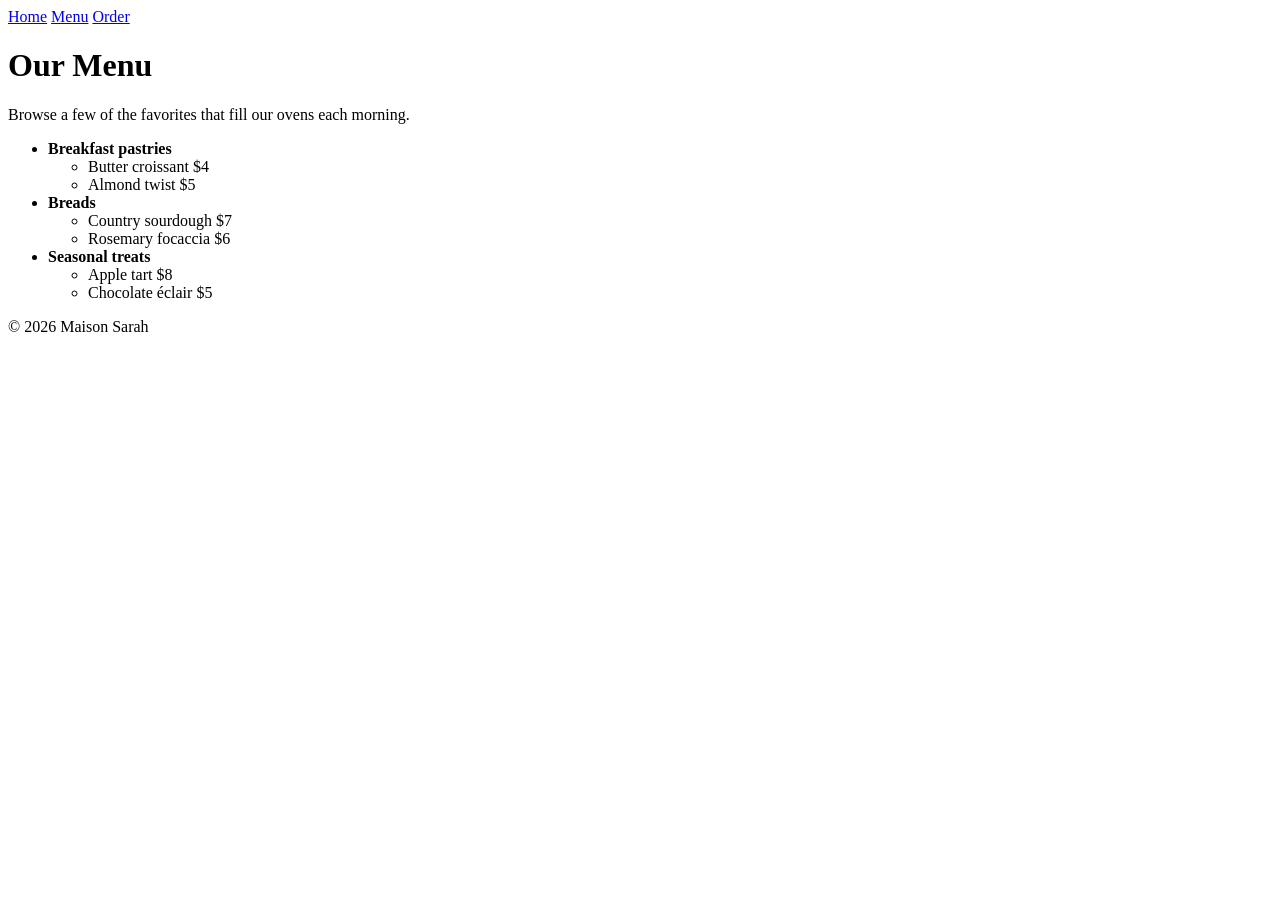
==== menu.html @ 840b67ea "Added three-page structure with shared nav" ====
<!doctype html>
<html lang="en">
  <head>
    <meta charset="UTF-8" />
    <meta name="viewport" content="width=device-width, initial-scale=1.0" />
    <title>Maison Sarah | Menu</title>
  </head>
  <body>
    <header>
      <nav aria-label="Primary navigation">
        <a href="index.html">Home</a>
        <a href="menu.html">Menu</a>
        <a href="order.html">Order</a>
      </nav>
    </header>

    <main>
      <h1>Our Menu</h1>
      <p>Browse a few of the favorites that fill our ovens each morning.</p>

      <ul>
        <li>
          <strong>Breakfast pastries</strong>
          <ul>
            <li>Butter croissant <span>$4</span></li>
            <li>Almond twist <span>$5</span></li>
          </ul>
        </li>
        <li>
          <strong>Breads</strong>
          <ul>
            <li>Country sourdough <span>$7</span></li>
            <li>Rosemary focaccia <span>$6</span></li>
          </ul>
        </li>
        <li>
          <strong>Seasonal treats</strong>
          <ul>
            <li>Apple tart <span>$8</span></li>
            <li>Chocolate éclair <span>$5</span></li>
          </ul>
        </li>
      </ul>
    </main>

    <footer>
      <p>© 2026 Maison Sarah</p>
    </footer>
  </body>
</html>
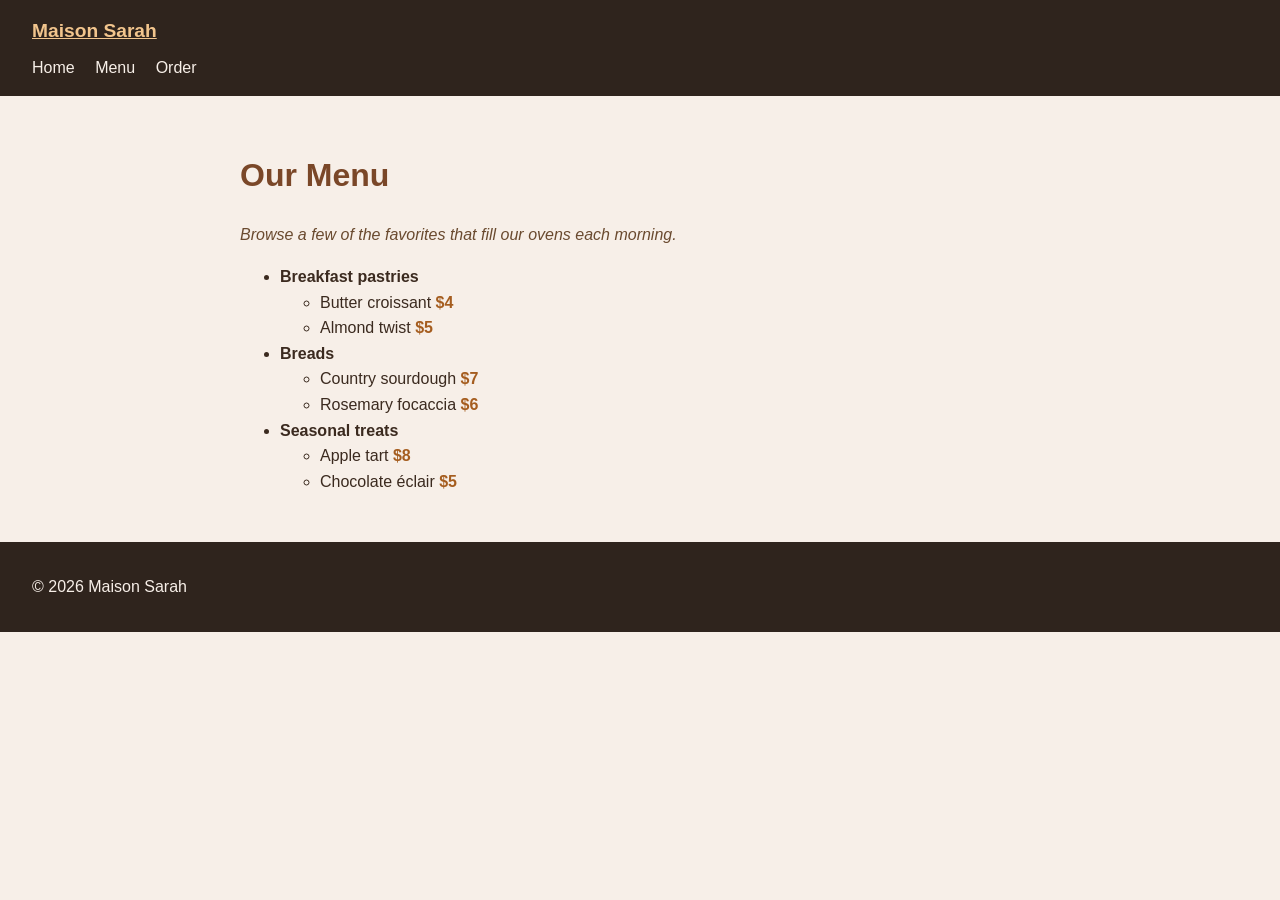
==== commit b5a2e815: "Add base styling and shared page structure" ====
--- a/menu.html
+++ b/menu.html
@@ -4,9 +4,11 @@
     <meta charset="UTF-8" />
     <meta name="viewport" content="width=device-width, initial-scale=1.0" />
     <title>Maison Sarah | Menu</title>
+    <link rel="stylesheet" href="styles.css" />
   </head>
   <body>
     <header>
+      <a class="brand" href="index.html">Maison Sarah</a>
       <nav aria-label="Primary navigation">
         <a href="index.html">Home</a>
         <a href="menu.html">Menu</a>
@@ -16,28 +18,30 @@
 
     <main>
       <h1>Our Menu</h1>
-      <p>Browse a few of the favorites that fill our ovens each morning.</p>
+      <p class="tagline">
+        Browse a few of the favorites that fill our ovens each morning.
+      </p>
 
       <ul>
         <li>
           <strong>Breakfast pastries</strong>
           <ul>
-            <li>Butter croissant <span>$4</span></li>
-            <li>Almond twist <span>$5</span></li>
+            <li>Butter croissant <span class="price">$4</span></li>
+            <li>Almond twist <span class="price">$5</span></li>
           </ul>
         </li>
         <li>
           <strong>Breads</strong>
           <ul>
-            <li>Country sourdough <span>$7</span></li>
-            <li>Rosemary focaccia <span>$6</span></li>
+            <li>Country sourdough <span class="price">$7</span></li>
+            <li>Rosemary focaccia <span class="price">$6</span></li>
           </ul>
         </li>
         <li>
           <strong>Seasonal treats</strong>
           <ul>
-            <li>Apple tart <span>$8</span></li>
-            <li>Chocolate éclair <span>$5</span></li>
+            <li>Apple tart <span class="price">$8</span></li>
+            <li>Chocolate éclair <span class="price">$5</span></li>
           </ul>
         </li>
       </ul>
--- a/styles.css
+++ b/styles.css
@@ -0,0 +1,56 @@
+body {
+  margin: 0;
+  font-family: Arial, sans-serif;
+  background-color: #f7efe8;
+  color: #3b2a1f;
+  line-height: 1.6;
+}
+
+header,
+footer {
+  background-color: #2f241d;
+  color: #f7efe8;
+  padding: 1rem 2rem;
+}
+
+h1,
+h2 {
+  color: #7a4728;
+}
+
+nav a {
+  color: #f7efe8;
+  text-decoration: none;
+  margin-right: 1rem;
+}
+
+.brand {
+  display: inline-block;
+  font-size: 1.2rem;
+  font-weight: bold;
+  color: #f2c58d;
+  margin-bottom: 0.5rem;
+}
+
+main {
+  padding: 2rem;
+  max-width: 800px;
+  margin: 0 auto;
+}
+
+img {
+  display: block;
+  max-width: 100%;
+  height: auto;
+  margin: 1.5rem 0;
+}
+
+.tagline {
+  font-style: italic;
+  color: #6a4a2f;
+}
+
+.price {
+  color: #a55d1f;
+  font-weight: bold;
+}
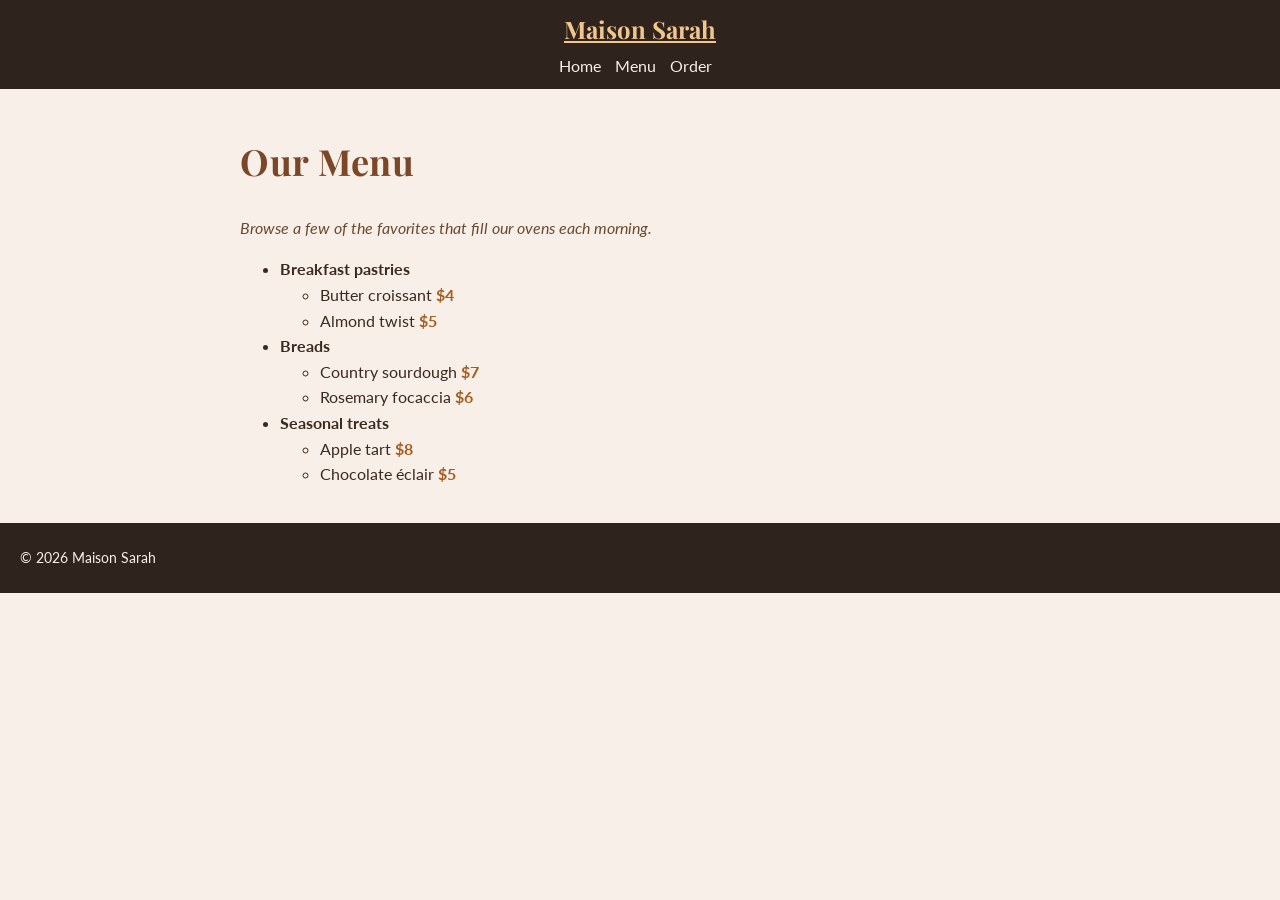
==== commit 15fedf36: "Added type system with Playfair Display and Lato on a rem scale" ====
--- a/menu.html
+++ b/menu.html
@@ -4,6 +4,12 @@
     <meta charset="UTF-8" />
     <meta name="viewport" content="width=device-width, initial-scale=1.0" />
     <title>Maison Sarah | Menu</title>
+    <link rel="preconnect" href="https://fonts.googleapis.com" />
+    <link rel="preconnect" href="https://fonts.gstatic.com" crossorigin />
+    <link
+      href="https://fonts.googleapis.com/css2?family=Lato:wght@400;700&family=Playfair+Display:wght@600;700&display=swap"
+      rel="stylesheet"
+    />
     <link rel="stylesheet" href="styles.css" />
   </head>
   <body>
--- a/styles.css
+++ b/styles.css
@@ -1,9 +1,14 @@
+html {
+  font-size: 62.5%;
+}
+
 body {
   margin: 0;
-  font-family: Arial, sans-serif;
+  font-family: "Lato", Arial, sans-serif;
+  font-size: 1.6rem;
+  line-height: 1.6;
   background-color: #f7efe8;
   color: #3b2a1f;
-  line-height: 1.6;
 }
 
 header,
@@ -11,11 +16,22 @@
   background-color: #2f241d;
   color: #f7efe8;
   padding: 1rem 2rem;
+  text-align: center;
 }
 
 h1,
 h2 {
+  font-family: "Playfair Display", Georgia, serif;
   color: #7a4728;
+}
+
+h1 {
+  font-size: 3.6rem;
+  letter-spacing: 0.02em;
+}
+
+h2 {
+  font-size: 2.4rem;
 }
 
 nav a {
@@ -26,8 +42,9 @@
 
 .brand {
   display: inline-block;
-  font-size: 1.2rem;
-  font-weight: bold;
+  font-family: "Playfair Display", Georgia, serif;
+  font-size: 2.4rem;
+  font-weight: 700;
   color: #f2c58d;
   margin-bottom: 0.5rem;
 }
@@ -36,6 +53,10 @@
   padding: 2rem;
   max-width: 800px;
   margin: 0 auto;
+}
+
+p {
+  text-align: left;
 }
 
 img {
@@ -50,6 +71,10 @@
   color: #6a4a2f;
 }
 
+footer {
+  font-size: 1.4rem;
+}
+
 .price {
   color: #a55d1f;
   font-weight: bold;
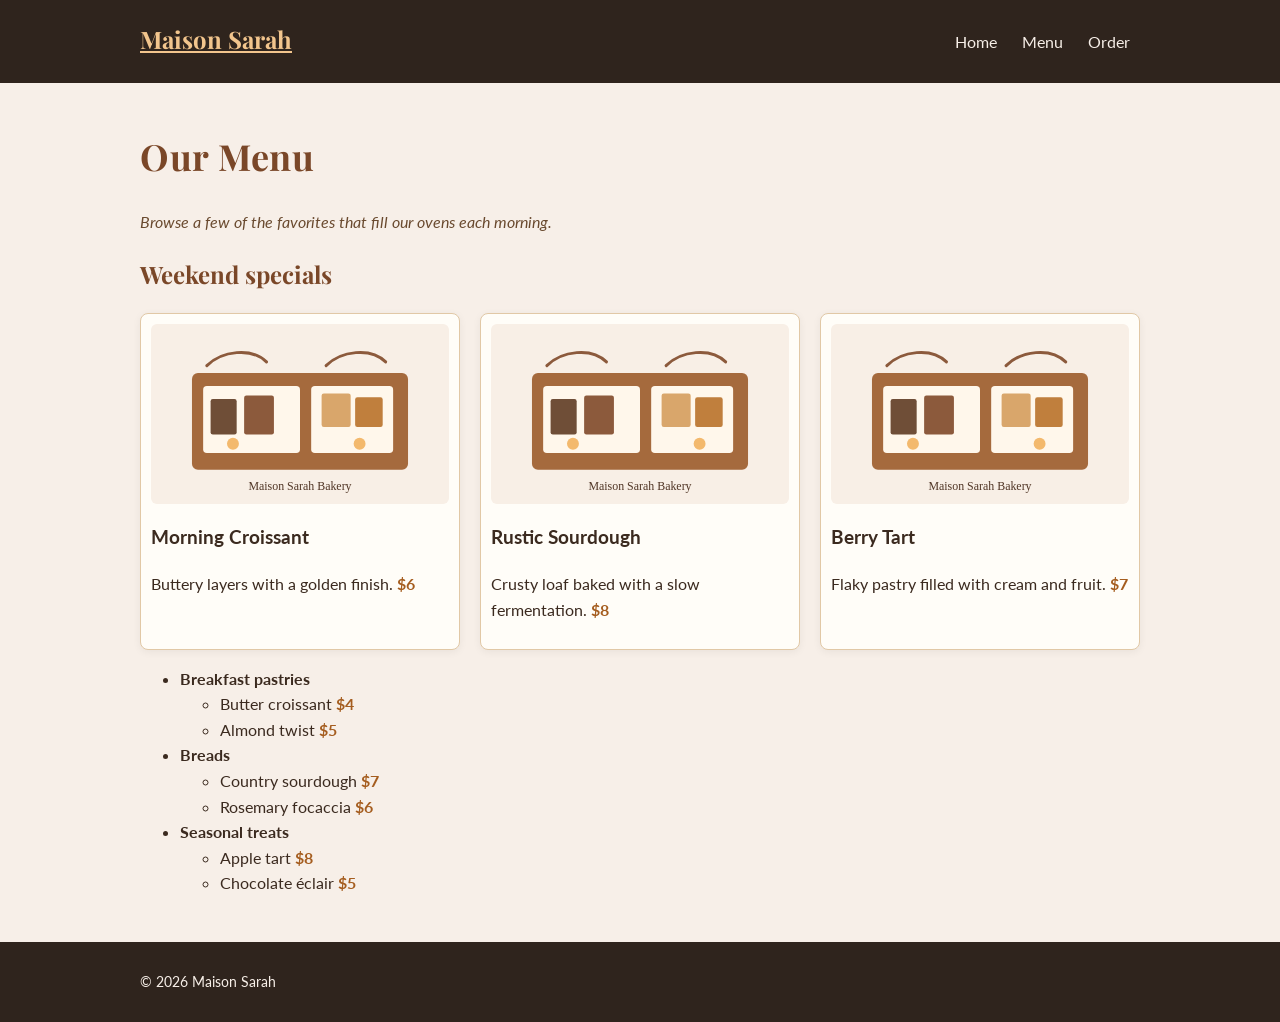
==== commit f8ceccff: "Added container, flexbox nav, and weekend specials card row" ====
--- a/menu.html
+++ b/menu.html
@@ -14,47 +14,92 @@
   </head>
   <body>
     <header>
-      <a class="brand" href="index.html">Maison Sarah</a>
-      <nav aria-label="Primary navigation">
-        <a href="index.html">Home</a>
-        <a href="menu.html">Menu</a>
-        <a href="order.html">Order</a>
-      </nav>
+      <div class="container header-bar">
+        <a class="brand" href="index.html">Maison Sarah</a>
+        <nav aria-label="Primary navigation">
+          <a href="index.html">Home</a>
+          <a href="menu.html">Menu</a>
+          <a href="order.html">Order</a>
+        </nav>
+      </div>
     </header>
 
     <main>
-      <h1>Our Menu</h1>
-      <p class="tagline">
-        Browse a few of the favorites that fill our ovens each morning.
-      </p>
+      <div class="container">
+        <h1>Our Menu</h1>
+        <p class="tagline">
+          Browse a few of the favorites that fill our ovens each morning.
+        </p>
 
-      <ul>
-        <li>
-          <strong>Breakfast pastries</strong>
-          <ul>
-            <li>Butter croissant <span class="price">$4</span></li>
-            <li>Almond twist <span class="price">$5</span></li>
-          </ul>
-        </li>
-        <li>
-          <strong>Breads</strong>
-          <ul>
-            <li>Country sourdough <span class="price">$7</span></li>
-            <li>Rosemary focaccia <span class="price">$6</span></li>
-          </ul>
-        </li>
-        <li>
-          <strong>Seasonal treats</strong>
-          <ul>
-            <li>Apple tart <span class="price">$8</span></li>
-            <li>Chocolate éclair <span class="price">$5</span></li>
-          </ul>
-        </li>
-      </ul>
+        <section>
+          <h2>Weekend specials</h2>
+          <div class="card-row">
+            <article class="card">
+              <img
+                src="images/maison-sarah-bakery.svg"
+                alt="A close-up of a buttery croissant arranged beside a cup of coffee."
+              />
+              <h3>Morning Croissant</h3>
+              <p>
+                Buttery layers with a golden finish.
+                <span class="price">$6</span>
+              </p>
+            </article>
+            <article class="card">
+              <img
+                src="images/maison-sarah-bakery.svg"
+                alt="A loaf of rustic sourdough bread sitting on a wooden board."
+              />
+              <h3>Rustic Sourdough</h3>
+              <p>
+                Crusty loaf baked with a slow fermentation.
+                <span class="price">$8</span>
+              </p>
+            </article>
+            <article class="card">
+              <img
+                src="images/maison-sarah-bakery.svg"
+                alt="A fruit tart with glossy glaze and fresh berries on top."
+              />
+              <h3>Berry Tart</h3>
+              <p>
+                Flaky pastry filled with cream and fruit.
+                <span class="price">$7</span>
+              </p>
+            </article>
+          </div>
+        </section>
+
+        <ul>
+          <li>
+            <strong>Breakfast pastries</strong>
+            <ul>
+              <li>Butter croissant <span class="price">$4</span></li>
+              <li>Almond twist <span class="price">$5</span></li>
+            </ul>
+          </li>
+          <li>
+            <strong>Breads</strong>
+            <ul>
+              <li>Country sourdough <span class="price">$7</span></li>
+              <li>Rosemary focaccia <span class="price">$6</span></li>
+            </ul>
+          </li>
+          <li>
+            <strong>Seasonal treats</strong>
+            <ul>
+              <li>Apple tart <span class="price">$8</span></li>
+              <li>Chocolate éclair <span class="price">$5</span></li>
+            </ul>
+          </li>
+        </ul>
+      </div>
     </main>
 
     <footer>
-      <p>© 2026 Maison Sarah</p>
+      <div class="container">
+        <p>© 2026 Maison Sarah</p>
+      </div>
     </footer>
   </body>
 </html>
--- a/styles.css
+++ b/styles.css
@@ -1,3 +1,7 @@
+* {
+  box-sizing: border-box;
+}
+
 html {
   font-size: 62.5%;
 }
@@ -11,12 +15,29 @@
   color: #3b2a1f;
 }
 
+.container {
+  width: min(100%, 1000px);
+  margin: 0 auto;
+}
+
 header,
 footer {
   background-color: #2f241d;
   color: #f7efe8;
   padding: 1rem 2rem;
   text-align: center;
+}
+
+.header-bar {
+  display: flex;
+  justify-content: space-between;
+  align-items: center;
+  padding: 1rem 0;
+}
+
+nav {
+  display: flex;
+  gap: 1.5rem;
 }
 
 h1,
@@ -50,9 +71,11 @@
 }
 
 main {
-  padding: 2rem;
-  max-width: 800px;
-  margin: 0 auto;
+  padding: 2rem 2rem 3rem;
+}
+
+footer {
+  padding: 1.5rem 2rem;
 }
 
 p {
@@ -75,6 +98,30 @@
   font-size: 1.4rem;
 }
 
+.card-row {
+  display: flex;
+  flex-wrap: wrap;
+  gap: 2rem;
+  margin-top: 1.5rem;
+}
+
+.card {
+  flex: 1 1 220px;
+  background-color: #fffdf8;
+  border: 1px solid #e1c8a6;
+  border-radius: 8px;
+  padding: 1rem;
+  box-shadow: 0 2px 8px rgba(0, 0, 0, 0.06);
+}
+
+.card img {
+  width: 100%;
+  height: 180px;
+  object-fit: cover;
+  margin: 0 0 1rem;
+  border-radius: 6px;
+}
+
 .price {
   color: #a55d1f;
   font-weight: bold;
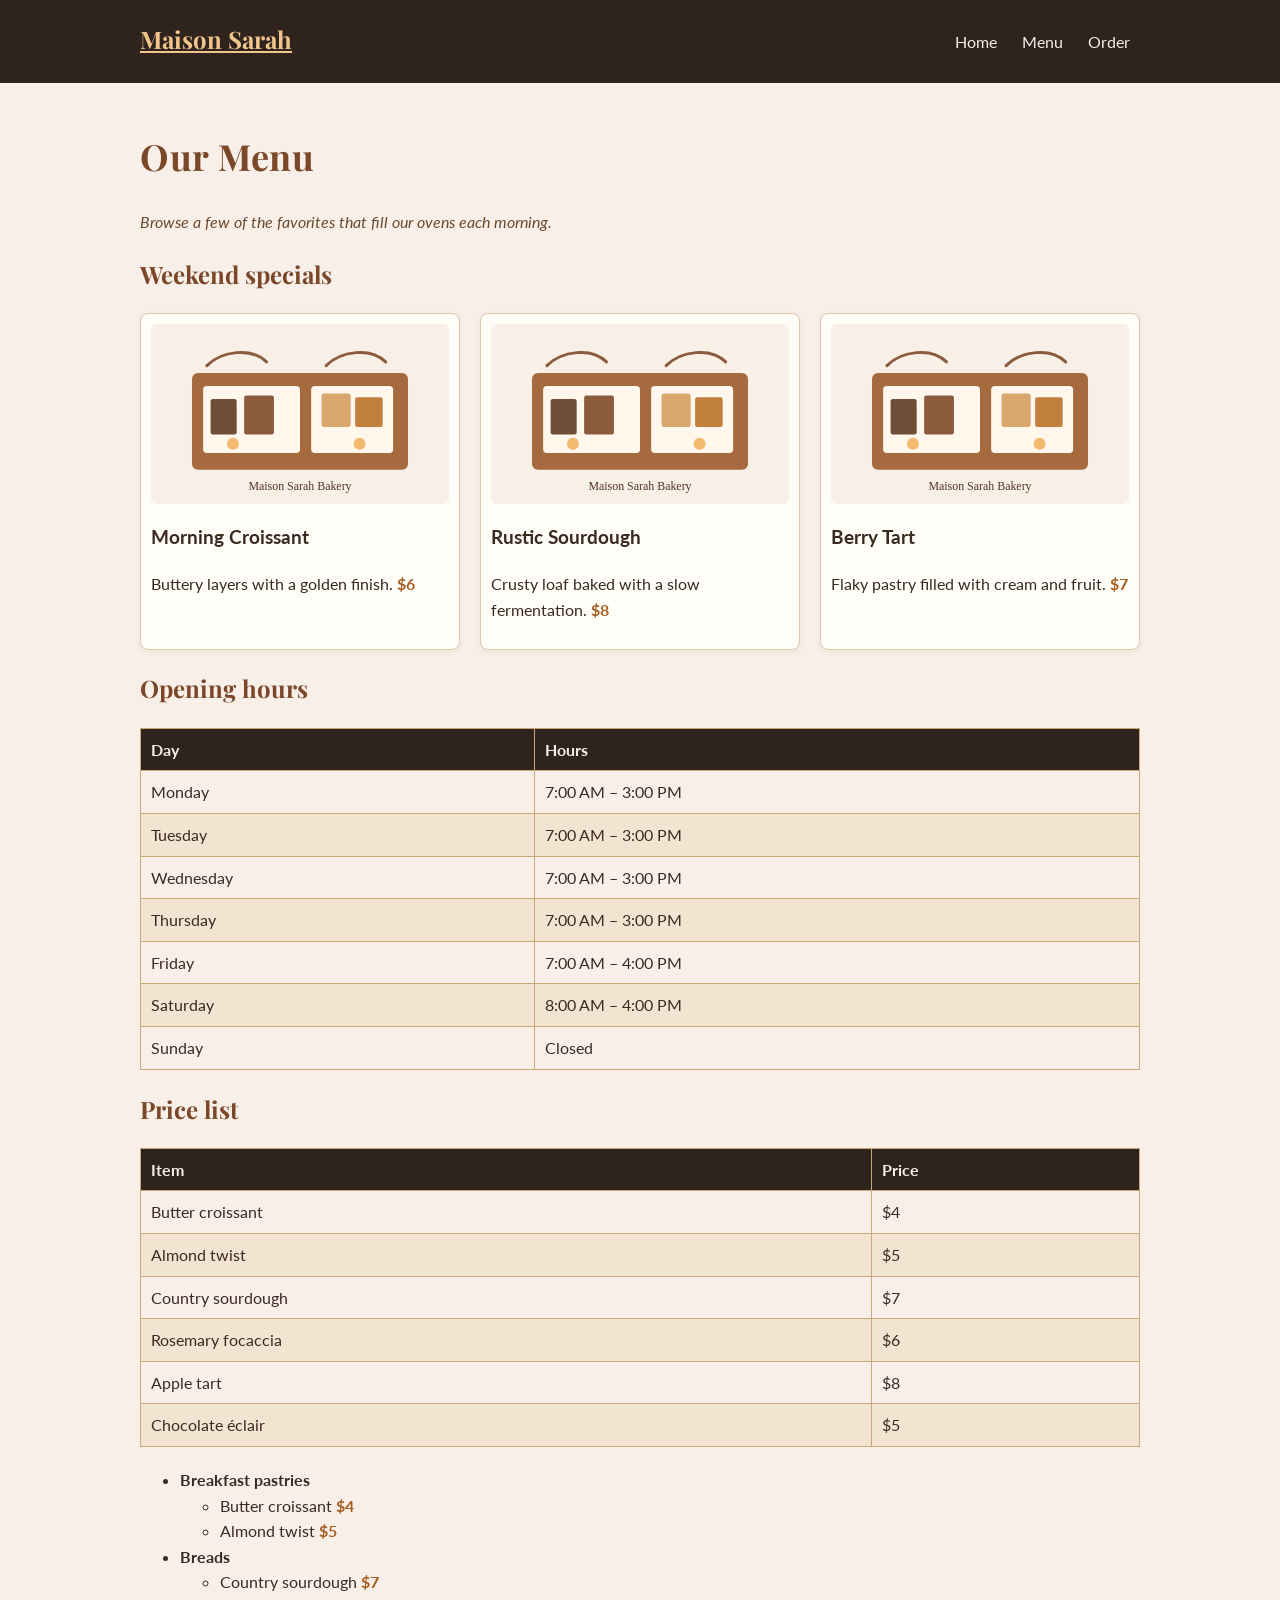
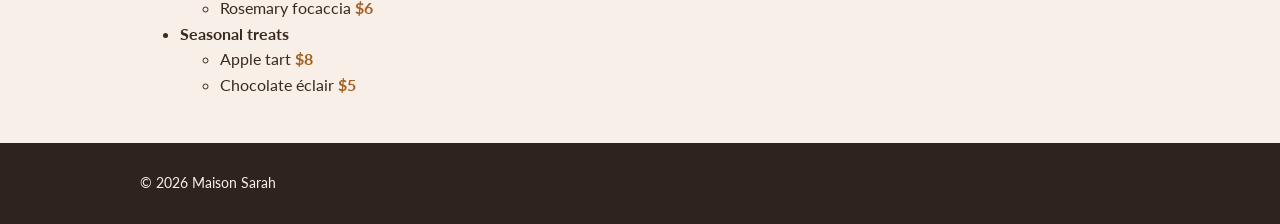
==== commit ba1b58a1: "Added hours and price tables and the weekend pre-order form" ====
--- a/menu.html
+++ b/menu.html
@@ -70,6 +70,86 @@
           </div>
         </section>
 
+        <section>
+          <h2>Opening hours</h2>
+          <table>
+            <thead>
+              <tr>
+                <th scope="col">Day</th>
+                <th scope="col">Hours</th>
+              </tr>
+            </thead>
+            <tbody>
+              <tr>
+                <td>Monday</td>
+                <td>7:00 AM – 3:00 PM</td>
+              </tr>
+              <tr>
+                <td>Tuesday</td>
+                <td>7:00 AM – 3:00 PM</td>
+              </tr>
+              <tr>
+                <td>Wednesday</td>
+                <td>7:00 AM – 3:00 PM</td>
+              </tr>
+              <tr>
+                <td>Thursday</td>
+                <td>7:00 AM – 3:00 PM</td>
+              </tr>
+              <tr>
+                <td>Friday</td>
+                <td>7:00 AM – 4:00 PM</td>
+              </tr>
+              <tr>
+                <td>Saturday</td>
+                <td>8:00 AM – 4:00 PM</td>
+              </tr>
+              <tr>
+                <td>Sunday</td>
+                <td>Closed</td>
+              </tr>
+            </tbody>
+          </table>
+        </section>
+
+        <section>
+          <h2>Price list</h2>
+          <table>
+            <thead>
+              <tr>
+                <th scope="col">Item</th>
+                <th scope="col">Price</th>
+              </tr>
+            </thead>
+            <tbody>
+              <tr>
+                <td>Butter croissant</td>
+                <td>$4</td>
+              </tr>
+              <tr>
+                <td>Almond twist</td>
+                <td>$5</td>
+              </tr>
+              <tr>
+                <td>Country sourdough</td>
+                <td>$7</td>
+              </tr>
+              <tr>
+                <td>Rosemary focaccia</td>
+                <td>$6</td>
+              </tr>
+              <tr>
+                <td>Apple tart</td>
+                <td>$8</td>
+              </tr>
+              <tr>
+                <td>Chocolate éclair</td>
+                <td>$5</td>
+              </tr>
+            </tbody>
+          </table>
+        </section>
+
         <ul>
           <li>
             <strong>Breakfast pastries</strong>
--- a/styles.css
+++ b/styles.css
@@ -126,3 +126,106 @@
   color: #a55d1f;
   font-weight: bold;
 }
+
+table {
+  width: 100%;
+  border-collapse: collapse;
+  margin: 1.5rem 0 2rem;
+}
+
+table th,
+table td {
+  border: 1px solid #c9a978;
+  padding: 0.8rem 1rem;
+  text-align: left;
+}
+
+table thead {
+  background-color: #2f241d;
+  color: #f7efe8;
+}
+
+tbody tr:nth-child(even) {
+  background-color: #f3e4d1;
+}
+
+form {
+  margin-top: 2rem;
+}
+
+fieldset {
+  border: 1px solid #d9b887;
+  border-radius: 8px;
+  padding: 1.2rem;
+  margin-bottom: 1.5rem;
+  background-color: #fffdf8;
+}
+
+legend {
+  padding: 0 0.5rem;
+  font-weight: 700;
+  color: #7a4728;
+}
+
+.field-block {
+  display: block;
+  margin-top: 1rem;
+  margin-bottom: 0.4rem;
+  font-weight: 700;
+}
+
+.field {
+  font: inherit;
+  width: min(100%, 360px);
+  padding: 0.8rem 1rem;
+  border: 1px solid #b68a53;
+  border-radius: 6px;
+  background-color: #fff;
+}
+
+.choice-row {
+  display: flex;
+  flex-wrap: wrap;
+  gap: 1rem;
+  margin: 0.8rem 0;
+}
+
+.choice {
+  display: flex;
+  align-items: center;
+  gap: 0.5rem;
+}
+
+.field:focus {
+  outline: 3px solid #a55d1f;
+  outline-offset: 2px;
+}
+
+input:required + label,
+textarea:required + label,
+input:required {
+  box-shadow: none;
+}
+
+input:required,
+textarea:required,
+select:required {
+  border-color: #a55d1f;
+}
+
+input,
+textarea,
+select,
+button {
+  accent-color: #a55d1f;
+}
+
+button {
+  background-color: #2f241d;
+  color: #f7efe8;
+  border: none;
+  border-radius: 6px;
+  padding: 0.9rem 1.4rem;
+  font: inherit;
+  cursor: pointer;
+}
